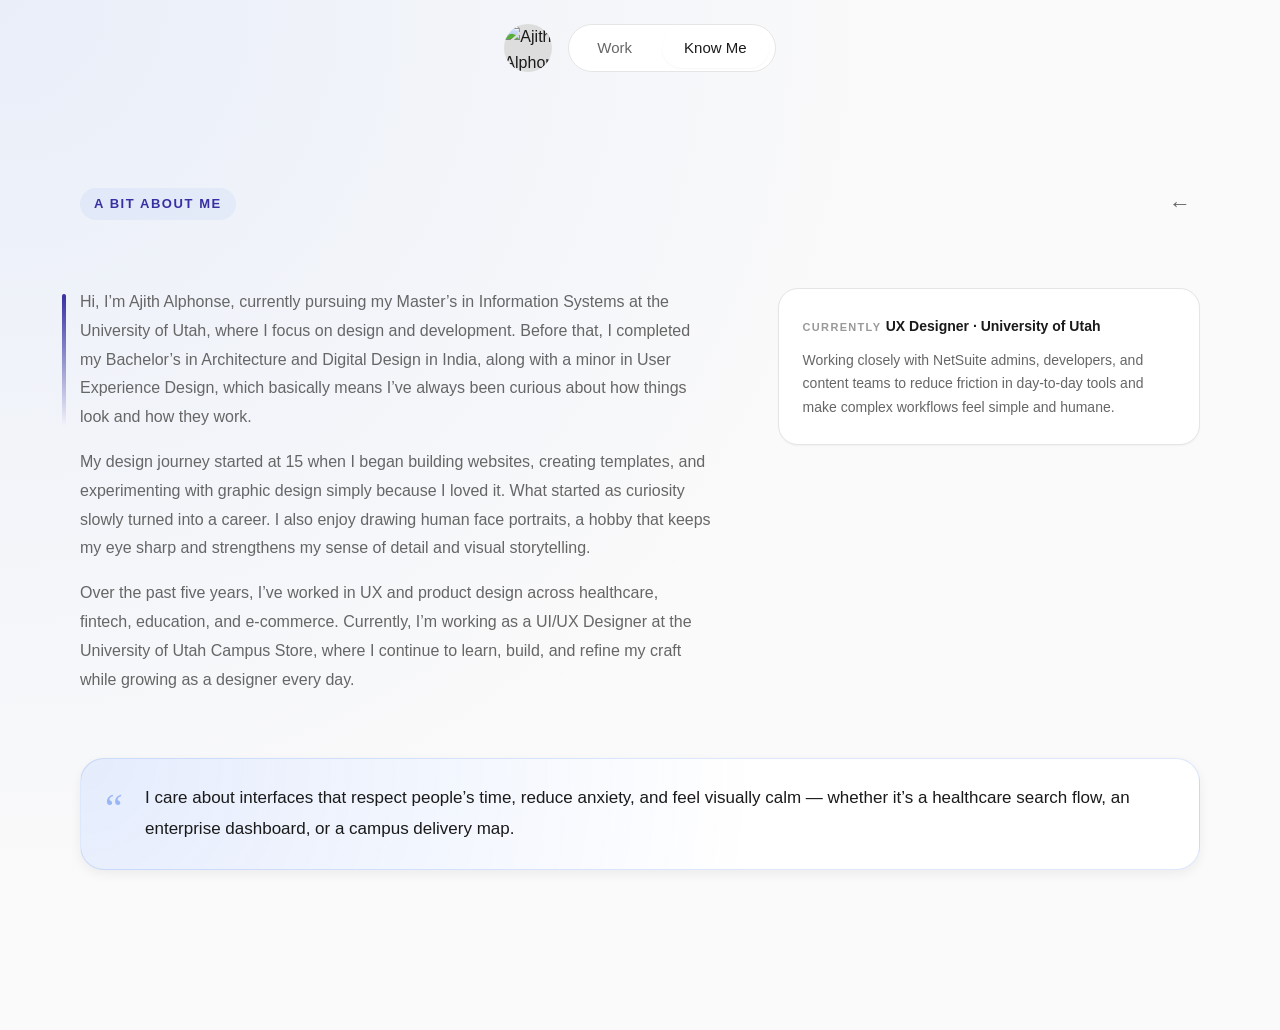
==== know-me.html @ 67639c62 "UI: Know Me quote radius/spacing, tighter mobile top padding; arrow-only back links on projects Made" ====
<!DOCTYPE html>
<html lang="en">
<head>
  <meta charset="UTF-8">
  <meta name="viewport" content="width=device-width, initial-scale=1.0">
  <title>Know Me | Ajith Alphonse</title>
  <link rel="icon" type="image/jpeg" href="assets/profile.jpg">
  <link rel="stylesheet" href="styles.css">
</head>
<body class="about-body">
  <div class="desktop-content">
    <!-- Navigation -->
    <header class="header">
      <nav class="nav">
        <div class="nav-left">
          <a href="index.html">
            <img src="assets/profile.jpg" alt="Ajith Alphonse" class="nav-avatar" onerror="this.style.background='#ddd'">
          </a>
        </div>
        <div class="nav-links">
          <a href="index.html#work" class="nav-link">Work</a>
          <a href="know-me.html" class="nav-link active">Know Me</a>
        </div>
      </nav>
    </header>

    <main class="main about-main">
      <section class="about-story">
        <div class="about-header-row">
          <div class="about-highlight">
            <span class="about-pill">A bit about me</span>
          </div>
          <div class="about-back-link">
            <a href="index.html#work" aria-label="Back to portfolio">←</a>
          </div>
        </div>

        <div class="about-grid">
          <div class="about-text">
            <p class="about-paragraph">
              Hi, I’m Ajith Alphonse, currently pursuing my Master’s in Information Systems at the University of Utah, where I focus on design and development. Before that, I completed my Bachelor’s in Architecture and Digital Design in India, along with a minor in User Experience Design, which basically means I’ve always been curious about how things look and how they work.
            </p>
            <p class="about-paragraph">
              My design journey started at 15 when I began building websites, creating templates, and experimenting with graphic design simply because I loved it. What started as curiosity slowly turned into a career. I also enjoy drawing human face portraits, a hobby that keeps my eye sharp and strengthens my sense of detail and visual storytelling.
            </p>
            <p class="about-paragraph">
              Over the past five years, I’ve worked in UX and product design across healthcare, fintech, education, and e-commerce. Currently, I’m working as a UI/UX Designer at the University of Utah Campus Store, where I continue to learn, build, and refine my craft while growing as a designer every day.
            </p>
          </div>

          <aside class="about-side-card">
            <div class="about-side-header">
              <span class="about-side-label">Currently</span>
              <span class="about-side-value">UX Designer · University of Utah</span>
            </div>
            <div class="about-side-body">
              <p>Working closely with NetSuite admins, developers, and content teams to reduce friction in day-to-day tools and make complex workflows feel simple and humane.</p>
            </div>
          </aside>
        </div>

        <div class="about-quote">
          <span class="about-quote-mark">“</span>
          <p>
            I care about interfaces that respect people’s time, reduce anxiety, and feel visually calm — whether it’s a healthcare search flow, an enterprise dashboard, or a campus delivery map.
          </p>
        </div>
      </section>
    </main>
  </div>
</body>
</html>
---- styles.css ----
/* ===== CSS Variables ===== */
:root {
    --color-bg: #FAFAFA;
    --color-white: #FFFFFF;
    --color-text-primary: #1A1A1A;
    --color-text-secondary: #666666;
    --color-text-muted: #999999;
    --color-accent: #3730A3;
    --color-accent-light: #E0E7FF;
    --color-border: #E5E5E5;
    --color-border-light: #F0F0F0;
    
    --font-display: 'Playfair Display', Georgia, serif;
    --font-body: 'DM Sans', -apple-system, BlinkMacSystemFont, sans-serif;
    
    --spacing-xs: 4px;
    --spacing-sm: 8px;
    --spacing-md: 16px;
    --spacing-lg: 24px;
    --spacing-xl: 40px;
    --spacing-2xl: 64px;
    --spacing-3xl: 96px;
    
    --radius-sm: 6px;
    --radius-md: 12px;
    --radius-lg: 20px;
    --radius-xl: 24px;
    --radius-full: 9999px;
    
    --shadow-sm: 0 1px 2px rgba(0,0,0,0.04);
    --shadow-md: 0 4px 12px rgba(0,0,0,0.06);
    --shadow-lg: 0 8px 30px rgba(0,0,0,0.08);
    
    --transition-fast: 150ms ease;
    --transition-base: 250ms ease;
}

/* ===== Reset & Base ===== */
*, *::before, *::after {
    margin: 0;
    padding: 0;
    box-sizing: border-box;
}

html {
    scroll-behavior: smooth;
    /* Fixed floating nav: anchor jumps (e.g. #work) clear the header */
    scroll-padding-top: 88px;
}

body {
    font-family: var(--font-body);
    font-size: 16px;
    line-height: 1.6;
    color: var(--color-text-primary);
    background-color: var(--color-bg);
    -webkit-font-smoothing: antialiased;
    -moz-osx-font-smoothing: grayscale;
}

a {
    text-decoration: none;
    color: inherit;
}

img {
    max-width: 100%;
    height: auto;
    display: block;
}

button {
    font-family: inherit;
    border: none;
    background: none;
}

/* Custom cursor – default (black) and hover (yellow) */
html, body {
    cursor: url('assets/cursor-default.png') 2 2, auto;
}
a, button, .nav-link, .filter-btn, .project-card, .project-hero-media-link,
.project-hero-link, .back-link, .footer-link, .nav-avatar {
    cursor: url('assets/cursor-active.png') 2 2, pointer;
}

/* ===== Mobile Warning ===== */
.mobile-warning {
    display: none;
    position: fixed;
    inset: 0;
    background: var(--color-white);
    z-index: 9999;
    justify-content: center;
    align-items: center;
    padding: var(--spacing-xl);
}

.mobile-warning-content {
    text-align: center;
    max-width: 320px;
}

.mobile-icon {
    font-size: 48px;
    margin-bottom: var(--spacing-lg);
}

.mobile-warning h2 {
    font-family: var(--font-display);
    font-size: 24px;
    font-weight: 600;
    margin-bottom: var(--spacing-md);
    color: var(--color-text-primary);
}

.mobile-warning p {
    color: var(--color-text-secondary);
    font-size: 15px;
    line-height: 1.7;
}

@media (max-width: 1024px) {
    .mobile-warning {
        display: none;
    }
}

/* ===== Layout ===== */
.desktop-content {
    min-height: 100vh;
    display: flex;
    flex-direction: column;
}

.main {
    flex: 1;
    max-width: 1200px;
    margin: 0 auto;
    padding: 0 var(--spacing-xl);
    width: 100%;
}

/* ===== Header & Navigation ===== */
/* Floating nav only: no full-width bar; overlays the hero */
.header {
    position: fixed;
    top: 0;
    left: 0;
    right: 0;
    background: transparent;
    border-bottom: none;
    backdrop-filter: none;
    -webkit-backdrop-filter: none;
    z-index: 100;
    pointer-events: none;
}

.header .nav,
.header .nav * {
    pointer-events: auto;
}

.nav {
    max-width: none;
    margin: 0 auto;
    padding: var(--spacing-lg) var(--spacing-xl);
    display: flex;
    align-items: center;
    justify-content: center;
    gap: var(--spacing-md);
}

.nav-avatar {
    width: 48px;
    height: 48px;
    border-radius: var(--radius-full);
    object-fit: cover;
}

.nav-links {
    display: flex;
    align-items: center;
    gap: var(--spacing-sm);
    background: var(--color-white);
    padding: 6px;
    border-radius: var(--radius-full);
    border: 1px solid var(--color-border);
    height: 48px;
}

.nav-link {
    padding: var(--spacing-sm) 22px;
    font-size: 15px;
    font-weight: 500;
    color: var(--color-text-secondary);
    border-radius: var(--radius-full);
    transition: var(--transition-fast);
}

.nav-link:hover {
    color: var(--color-text-primary);
    background: var(--color-border-light);
}

.nav-link.active {
    color: var(--color-text-primary);
    background: var(--color-white);
    box-shadow: var(--shadow-sm);
}

/* ===== Hero Section ===== */
.hero {
    position: relative;
    width: 100%;
    max-width: none;
    margin: 0;
    /* Fill viewport reliably (mobile toolbars / fullscreen); portrait pinned to bottom via flex */
    min-height: 100vh;
    min-height: 100svh;
    min-height: 100dvh;
    /* Flush to top: floating nav overlays; no page-level band above video */
    padding: 0;
    padding-bottom: 0;
    display: flex;
    flex-direction: column;
    align-items: stretch;
    overflow: hidden;
    background: var(--color-bg);
}

/* If the hero itself is taken fullscreen via the Fullscreen API */
.hero:fullscreen {
    min-height: 100%;
    height: 100%;
}

.hero-bg-video {
    position: absolute;
    inset: 0;
    width: 100%;
    height: 100%;
    min-width: 100%;
    min-height: 100%;
    object-fit: cover;
    object-position: center;
    z-index: 0;
    pointer-events: none;
}

/* Top-left intro overlay — does not affect portrait layout (absolute; portrait stays centered in .hero-inner) */
.hero-identity {
    position: absolute;
    z-index: 2;
    top: clamp(88px, 11vw, 120px);
    left: 100px;
    /* left: clamp(40px, 4vw, 48px); */
    max-width: min(300px, 36vw);
    padding: clamp(14px, 2vw, 20px) clamp(16px, 2.2vw, 22px);
    text-align: left;
    pointer-events: none;
    max-width: 800px;
    /* background: rgba(255, 255, 255, 0.42);
    backdrop-filter: blur(14px);
    -webkit-backdrop-filter: blur(14px);
    border-radius: var(--radius-lg);
    border: 1px solid rgba(255, 255, 255, 0.55);
    box-shadow: 0 8px 32px rgba(0, 0, 0, 0.05); */
}

.hero-identity-name {
    font-family: var(--font-display);
    font-size: 50px;
    font-weight: 800;
    letter-spacing: -0.02em;
    line-height: 1.15;
    color: var(--color-text-primary);
    margin: 0 0 20px 0px;
}

.hero-identity-line {
    font-family: var(--font-body);
    font-size: clamp(0.8125rem, 1.15vw, 0.9375rem);
    font-weight: 500;
    line-height: 1.45;
    color: var(--color-text-secondary);
    margin: 0 0 0.35rem;
}

.hero-identity-line--muted {
    font-weight: 400;
    color: var(--color-text-muted);
    margin-bottom: 0.75rem;
}

.hero-identity-chip-wrap {
    margin: 0;
}

.hero-identity-chip {
    display: inline-block;
    font-family: var(--font-body);
    font-size: 12px;
    font-weight: 500;
    letter-spacing: 0.02em;
    color: var(--color-text-secondary);
    padding: 6px 12px;
    border-radius: var(--radius-full);
    background: rgba(255, 255, 255, 0.72);
    border: 1px solid rgba(229, 229, 229, 0.9);
    box-shadow: var(--shadow-sm);
}

@media (min-width: 769px) and (max-width: 900px) {
    .hero-identity {
        max-width: min(260px, 42vw);
        top: clamp(80px, 14vw, 108px);
        left: clamp(14px, 3vw, 28px);
        padding: 12px 14px;
    }

    .hero-identity-name {
        font-size: clamp(1.25rem, 4vw, 1.5rem);
        margin-bottom: 0.5rem;
    }
}

@media (min-width: 769px) and (max-width: 900px) {
    .hero-identity {
        max-width: min(220px, calc(48vw - 8px));
        top: 76px;
        left: 12px;
        padding: 10px 12px;
        border-radius: var(--radius-md);
    }

    .hero-identity-line {
        font-size: 0.75rem;
    }

    .hero-identity-chip {
        font-size: 11px;
        padding: 5px 10px;
    }
}

@media (min-width: 769px) and (max-height: 700px) {
    .hero-identity {
        top: clamp(76px, 12vh, 96px);
        padding: 10px 14px;
    }

    .hero-identity-name {
        margin-bottom: 0.4rem;
        font-size: clamp(1.2rem, 3.5vh, 1.45rem);
    }

    .hero-identity-line {
        margin-bottom: 0.2rem;
    }

    .hero-identity-line--muted {
        margin-bottom: 0.5rem;
    }
}

.hero-inner {
    position: relative;
    z-index: 1;
    flex: 1 1 auto;
    min-height: 0;
    align-self: center;
    width: min(100%, 1100px);
    margin-inline: auto;
    padding-inline: clamp(12px, 3vw, 40px);
    display: flex;
    flex-direction: column;
    justify-content: flex-end;
    align-items: center;
}

.hero-layout {
    display: flex;
    justify-content: center;
    align-items: flex-end;
    flex: 0 0 auto;
    width: 100%;
    line-height: 0;
}

.portrait-wrapper {
    position: relative;
    margin: 0;
    width: min(100%, 760px);
    display: block;
    line-height: 0;
    /* Subpixel / baseline gap under images in fullscreen */
    margin-bottom: -2px;
    transform: translateY(1px);
    will-change: transform;
}

.portrait {
    display: block;
    width: 100%;
    height: auto;
    object-fit: contain;
    object-position: center bottom;
    user-select: none;
    -webkit-user-drag: none;
}

.portrait-anime {
    position: relative;
    z-index: 1;
}

.portrait-real {
    position: absolute;
    inset: 0;
    z-index: 2;
}

.portrait-canvas {
    display: none;
    position: absolute;
    inset: 0;
    z-index: 3;
    width: 100%;
    height: 100%;
    pointer-events: auto;
}

.portrait-wrapper.reveal-active .portrait-real {
    visibility: hidden;
}

.portrait-wrapper.reveal-active .portrait-canvas {
    display: block;
}

@media (min-width: 1024px) and (max-width: 1440px) {
    .portrait-wrapper {
        width: min(100%, 800px);
    }
}

@media (max-width: 640px) {
    .hero {
        padding: 0;
        padding-bottom: 0;
        min-height: 100vh;
        min-height: 100svh;
        min-height: 100dvh;
    }

    .hero-inner {
        width: min(100%, 520px);
    }

    .portrait-wrapper {
        width: min(100%, 520px);
    }
}

/*
 * =========================================================================
 * EXPERIMENTAL: persistent video stage + hero fade + per-card viewport reveal
 * -------------------------------------------------------------------------
 * Architecture: JS moves <video> to <body> as a fixed z-index:0 layer.
 * .desktop-content sits above at z-index:1. Hero + projects are transparent
 * so the video shows through. Negative margin on .main overlaps it with
 * the hero tail so cards enter the viewport as the hero foreground fades.
 * -------------------------------------------------------------------------
 * TO DISABLE: Remove class "exp-scroll-hero" from <body> in index.html.
 * =========================================================================
 */

/* Off state: wrappers collapse; no layout side-effects */
body:not(.exp-scroll-hero) .hero-pinned-stage,
body:not(.exp-scroll-hero) .hero-foreground-scroll {
    display: contents;
}
body:not(.exp-scroll-hero) .hero-scroll-tail {
    display: none;
}

/*
 * Persistent video — JS reparents the <video> to <body> and adds .exp-stage-video.
 * z-index 0 on body; .desktop-content above at z-index 1. Never fades.
 */
body > .exp-stage-video {
    position: fixed !important;
    top: 0 !important;
    left: 0 !important;
    right: auto !important;
    bottom: auto !important;
    width: 100vw !important;
    height: 100vh !important;
    height: 100svh !important;
    height: 100dvh !important;
    min-width: 0 !important;
    min-height: 0 !important;
    max-width: none !important;
    object-fit: cover !important;
    object-position: center !important;
    z-index: 0 !important;
    pointer-events: none !important;
    opacity: 1 !important;
}

/* All page content renders above the fixed video */
body.exp-scroll-hero .desktop-content {
    position: relative;
    z-index: 1;
}

/* Hero: transparent so persistent video shows through */
body.exp-scroll-hero .hero {
    overflow: visible;
    min-height: 0;
    background: transparent;
}

/* Sticky foreground: pins to viewport while scrolling through hero + tail */
body.exp-scroll-hero .hero-pinned-stage {
    position: sticky;
    top: 0;
    align-self: stretch;
    width: 100%;
    min-height: 100vh;
    min-height: 100svh;
    min-height: 100dvh;
    display: flex;
    flex-direction: column;
}

body.exp-scroll-hero .hero-foreground-scroll {
    position: relative;
    flex: 1 1 auto;
    min-height: 0;
    width: 100%;
    display: flex;
    flex-direction: column;
    justify-content: flex-end;
    align-items: center;
    will-change: opacity, transform;
}

body.exp-scroll-hero .hero-scroll-tail {
    flex-shrink: 0;
    width: 100%;
    pointer-events: none;
    visibility: hidden;
}

/* Main: overlaps hero tail so cards enter viewport during the hero fade */
body.exp-scroll-hero .main {
    position: relative;
    margin-top: var(--exp-main-overlap, 0px);
    background: transparent;
}

/* Projects: always transparent so video shows through gaps between cards */
body.exp-scroll-hero .projects {
    background: transparent;
    position: relative;
}

/* Filter chips: frosted pill during stage, normal after */
body.exp-scroll-hero:not(.exp-past-hero-stage) .projects-filters {
    margin-top: 0;
    padding: 8px 12px;
    width: max-content;
    max-width: 100%;
    background: rgba(250, 250, 250, 0.5);
    backdrop-filter: blur(12px);
    -webkit-backdrop-filter: blur(12px);
    border-radius: var(--radius-full);
    border: 1px solid rgba(255, 255, 255, 0.65);
}
body.exp-scroll-hero.exp-past-hero-stage .projects-filters {
    margin-top: 30px;
    padding: 0;
    width: auto;
    max-width: none;
    background: transparent;
    backdrop-filter: none;
    -webkit-backdrop-filter: none;
    border: none;
    border-radius: 0;
}

/* Scroll-driven animation target on inner (see script.js) */
body.exp-scroll-hero .project-hero-list > .project-card.project-hero .project-hero-inner {
    will-change: transform, opacity;
}

/* Footer: solid bg above video so page ending is clean */
body.exp-scroll-hero .footer {
    position: relative;
    background: var(--color-bg);
}

/* ===== About / Know Me Page ===== */
.about-body {
    background: radial-gradient(circle at top left, rgba(37, 99, 235, 0.08), transparent 55%), #FAFAFA;
}

.about-main {
    /* Fixed header no longer occupies flow; offset so content clears the floating nav */
    padding-top: calc(88px + var(--spacing-3xl));
    padding-bottom: var(--spacing-3xl);
}

.about-header-row {
    display: flex;
    align-items: center;
    justify-content: space-between;
    gap: var(--spacing-md);
    margin-bottom: var(--spacing-lg);
}

.about-back-link {
    margin-bottom: 0;
}

.about-back-link a {
    display: inline-flex;
    align-items: center;
    justify-content: center;
    min-width: 40px;
    min-height: 40px;
    font-size: 22px;
    line-height: 1;
    color: var(--color-text-secondary);
    text-decoration: none;
}

.about-back-link a:hover {
    color: var(--color-text-primary);
}

.about-hero {
    margin-bottom: var(--spacing-2xl);
}

.about-kicker {
    font-size: 13px;
    font-weight: 600;
    text-transform: uppercase;
    letter-spacing: 0.12em;
    color: var(--color-accent);
    margin-bottom: var(--spacing-sm);
}

.about-title {
    font-family: var(--font-display);
    font-size: clamp(36px, 4vw, 44px);
    line-height: 1.15;
    letter-spacing: -0.02em;
    color: var(--color-text-primary);
}

.about-title em {
    font-style: italic;
    color: var(--color-accent);
}

.about-story {
    display: flex;
    flex-direction: column;
    gap: var(--spacing-xl);
}

.about-highlight {
    display: flex;
    justify-content: flex-start;
}

.about-pill {
    font-size: 13px;
    font-weight: 600;
    text-transform: uppercase;
    letter-spacing: 0.12em;
    color: var(--color-accent);
    background: rgba(37, 99, 235, 0.06);
    padding: 6px 14px;
    border-radius: 999px;
}

.about-grid {
    display: grid;
    grid-template-columns: minmax(0, 3fr) minmax(0, 2fr);
    gap: var(--spacing-2xl);
    align-items: flex-start;
}

.about-text {
    display: flex;
    flex-direction: column;
    gap: var(--spacing-md);
}

.about-paragraph {
    font-size: 16px;
    line-height: 1.8;
    color: var(--color-text-secondary);
}

.about-paragraph:first-child {
    position: relative;
}

.about-paragraph:first-child::before {
    content: "";
    position: absolute;
    left: -18px;
    top: 6px;
    width: 4px;
    height: calc(100% - 12px);
    border-radius: 999px;
    background: linear-gradient(to bottom, var(--color-accent), transparent);
}

.about-side-card {
    background: var(--color-white);
    border: 1px solid var(--color-border);
    border-radius: var(--radius-lg);
    padding: var(--spacing-lg);
    box-shadow: var(--shadow-sm);
}

.about-side-header {
    margin-bottom: var(--spacing-sm);
}

.about-side-label {
    display: inline-block;
    font-size: 11px;
    font-weight: 600;
    text-transform: uppercase;
    letter-spacing: 0.12em;
    color: var(--color-text-muted);
    margin-bottom: 4px;
}

.about-side-value {
    font-size: 14px;
    font-weight: 600;
    color: var(--color-text-primary);
}

.about-side-body p {
    font-size: 14px;
    line-height: 1.7;
    color: var(--color-text-secondary);
}

.about-quote {
    position: relative;
    margin-top: var(--spacing-lg);
    margin-bottom: var(--spacing-2xl);
    padding: var(--spacing-lg) var(--spacing-xl);
    border-radius: var(--radius-xl);
    background: radial-gradient(circle at top left, rgba(37, 99, 235, 0.12), transparent 60%), var(--color-white);
    border: 1px solid rgba(37, 99, 235, 0.15);
    box-shadow: var(--shadow-md);
}

.about-quote-mark {
    position: absolute;
    top: 18px;
    left: 24px;
    font-size: 40px;
    color: rgba(37, 99, 235, 0.4);
    font-family: var(--font-display);
}

.about-quote p {
    margin-left: 24px;
    font-size: 17px;
    line-height: 1.8;
    color: var(--color-text-primary);
}

@media (max-width: 900px) {
    .about-grid {
        grid-template-columns: 1fr;
    }

    .about-quote {
        padding: var(--spacing-lg);
    }
}

/* Know Me page: clear fixed nav on small screens without huge empty band */
@media (max-width: 768px) {
    .about-body .about-main {
        padding-top: calc(env(safe-area-inset-top, 0px) + 72px + var(--spacing-lg));
    }
}

/* ===== Projects Section ===== */
.projects {
    padding-bottom: var(--spacing-3xl);
    position: relative;
}

.projects-filters {
    margin-top: 30px;
    display: flex;
    align-items: center;
    gap: var(--spacing-sm);
    margin-bottom: var(--spacing-xl);
}

.filter-btn {
    padding: var(--spacing-sm) var(--spacing-lg);
    font-size: 14px;
    font-weight: 500;
    color: var(--color-text-muted);
    background: var(--color-white);
    border: 1px solid var(--color-border);
    border-radius: var(--radius-full);
    transition: var(--transition-fast);
}

.filter-btn:hover {
    color: var(--color-text-secondary);
    border-color: var(--color-text-muted);
}

.filter-btn.active {
    color: var(--color-accent);
    border-color: var(--color-accent);
    background: var(--color-accent-light);
}

/* ===== Project Cards / Heroes ===== */
.projects-grid {
    display: flex;
    flex-direction: column;
    gap: var(--spacing-xl);
}

.project-hero-list {
    display: flex;
    flex-direction: column;
    gap: var(--spacing-2xl);
}

.project-card {
    background: var(--color-white);
    border-radius: 20px;
    border: 1px solid var(--color-border);
    box-shadow: var(--shadow-md);
    transition: box-shadow 0.25s ease, transform 0.25s ease, border-color 0.25s ease;
}

.project-card:hover {
    box-shadow: var(--shadow-lg);
    border-color: transparent;
    transform: scale(1.02) translateY(-2px);
    transition: box-shadow 0.25s ease, transform 0.2s ease, border-color 0.25s ease;
}

.project-hero {
    display: flex;
    padding: 32px 32px 32px;
}

.project-hero-inner {
    display: grid;
    grid-template-columns: minmax(0, 2fr) minmax(0, 3fr);
    align-items: center;
    gap: var(--spacing-xl);
    width: 100%;
}

.project-hero-text {
    display: flex;
    flex-direction: column;
    gap: 16px;
}

.project-hero-eyebrow {
    font-size: 14px;
    font-weight: 600;
    letter-spacing: 0.08em;
    text-transform: uppercase;
    color: var(--color-text-muted);
}

.project-hero-title {
    font-family: var(--font-display);
    font-size: 32px;
    font-weight: 500;
    line-height: 1.25;
    letter-spacing: -0.02em;
    color: var(--color-text-primary);
}

.project-hero-desc {
    font-size: 16px;
    line-height: 1.7;
    color: var(--color-text-secondary);
    max-width: 520px;
}

.project-tags {
    display: flex;
    flex-wrap: wrap;
    gap: 8px;
}

.tag {
    display: inline-flex;
    align-items: center;
    padding: 10px 14px;
    background: rgba(255, 255, 255, 0.95);
    border-radius: var(--radius-full);
    font-size: 12px;
    font-weight: 500;
    color: var(--color-text-primary);
    white-space: nowrap;
    border: 1px solid rgba(0, 0, 0, 0.06);
}

/* "Coming soon" announcement tag */
.tag-coming-soon {
    background: #ECFDF3;
    color: #15803D;
    border-color: rgba(22, 163, 74, 0.25);
    text-transform: uppercase;
    letter-spacing: 0.08em;
    font-size: 11px;
    padding: 6px 12px;
}

/* University of Utah Tag */
.tag-university {
    display: inline-flex;
    align-items: center;
    gap: 6px;
    background: rgba(255, 255, 255, 0.98);
    border: 1px solid rgba(204, 0, 0, 0.15);
}

.tag-logo {
    width: 16px !important;
    height: 16px !important;
    max-width: 16px !important;
    max-height: 16px !important;
    min-width: 16px;
    min-height: 16px;
    object-fit: contain;
    flex-shrink: 0;
}

.tag img {
    width: 16px !important;
    height: 16px !important;
    max-width: 16px !important;
    max-height: 16px !important;
    object-fit: contain;
}

.project-title {
    font-family: var(--font-display);
    font-size: 36px;
    font-weight: 500;
    line-height: 1.25;
    color: var(--color-white);
    max-width: 700px;
    margin-bottom: 12px;
}

.project-subtitle {
    font-size: 16px;
    color: rgba(255, 255, 255, 0.75);
    margin-bottom: 28px;
    max-width: 600px;
}

/* Media Preview Box - For Video/GIF/Image */
.project-preview {
    margin-top: auto;
    border-radius: 16px;
    overflow: hidden;
    background: rgba(0, 0, 0, 0.2);
    aspect-ratio: 16/9;
    min-height: 320px;
    position: relative;
    border: 1px solid rgba(255, 255, 255, 0.1);
}

.project-preview img,
.project-preview video {
    width: 100%;
    height: 100%;
    object-fit: cover;
    display: block;
}

.project-preview.no-image {
    display: flex;
    align-items: center;
    justify-content: center;
    background: rgba(255, 255, 255, 0.08);
    color: rgba(255, 255, 255, 0.5);
    font-size: 14px;
    backdrop-filter: blur(8px);
}

.project-preview.no-image::after {
    content: 'Add preview video/GIF (1280×720px)';
    font-weight: 500;
}

Project card color variations
.project-thumbnail.vyn-theme {
    background: linear-gradient(135deg, #0a0a0b 0%, #111113 50%, #18181b 100%);
}

.project-thumbnail.practo-theme {
    background: linear-gradient(135deg, #0D9488 0%, #14B8A6 50%, #2DD4BF 100%);
}

.project-thumbnail.search-theme {
    background: linear-gradient(135deg, #a570ff 0%, #a982fe 50%, #d5c8ff 100%);
}

.project-thumbnail.netsuite-theme {
    background: linear-gradient(135deg, #628cff 0%, #6a8dff 50%, #9ec3ff 100%);
}

.project-thumbnail.codebell-theme {
    background: linear-gradient(135deg, #a4ffe1 0%, #059669 50%, #b8ffeb 100%);
}

/* Codebell card – make gradient live on the outer card so it fills fully */
#project-codebell.project-card {
    background: linear-gradient(135deg, #ffffff 0%, #ffffff 50%, #ffffff 100%);
}

#project-codebell .project-thumbnail.codebell-theme {
    /* Remove inner background so we don't see a white strip */
    /* Remove inner background so we don't see a white strip */
    background: transparent;
    /* Keep spacing/layout consistent with other cards */
    padding: 32px 40px 40px;
    min-height: 520px;
    display: flex;
    flex-direction: column;
}

/* Practo Care AI card – move gradient to outer card to avoid white strip */
#project-practo-care-ai.project-card {
    background: linear-gradient(135deg, #0D9488 0%, #14B8A6 50%, #2DD4BF 100%);
}

#project-practo-care-ai .project-thumbnail.practo-theme {
    background: transparent;
}

.project-thumbnail.campusstore-theme {
    background: linear-gradient(135deg, #ff6767 0%, #ff2323 50%, #ffa7a7 100%);
}

.project-logo-text.practo {
    background: rgba(255, 255, 255, 0.2);
    color: white;
}

/* Override older nth-child background hacks to avoid forcing colors
   so each project uses its explicit theme class instead. */

/* Text logo for projects without image logo */
.project-logo-text {
    font-family: 'Playfair Display', Georgia, serif;
    font-size: 28px;
    font-weight: 600;
    color: var(--color-white);
    letter-spacing: -0.02em;
}

/* ===== Project hero media ===== */
.project-hero-media {
    display: flex;
    justify-content: flex-end;
}

.project-hero-media-link {
    display: block;
    width: 100%;
}

.project-hero-media-frame {
    position: relative;
    border-radius: 24px;
    padding: 4px;
    background: linear-gradient(135deg, #1E3A8A 0%, #1E40AF 50%, #2563EB 100%);
    box-shadow: 0 22px 45px rgba(15, 23, 42, 0.16);
    overflow: hidden;
    aspect-ratio: 16 / 9;
}

.project-hero-media-frame::before {
    content: '';
    position: absolute;
    inset: 0;
    border-radius: inherit;
    background: radial-gradient(circle at 0% 0%, rgba(255,255,255,0.18), transparent 55%);
    pointer-events: none;
}

.project-hero-poster,
.project-hero-video {
    position: relative;
    z-index: 1;
    width: 100%;
    height: 100%;
    border-radius: 20px;
    object-fit: cover;
    display: block;
}

.project-hero-video {
    opacity: 0;
    transition: opacity 0.25s ease;
}

.project-hero-media-frame.is-playing .project-hero-video {
    opacity: 1;
}

/* Campus Store hero – show raw video with no blue overlay */
.project-hero-media--campus {
    background: transparent;
}

.project-hero-media--campus::before {
    display: none;
}

#project-campus-store .project-hero-video {
    opacity: 1;
}

.project-hero-link {
    margin-top: 8px;
    font-size: 14px;
    font-weight: 500;
    color: var(--color-accent);
}

.project-hero-link:hover {
    text-decoration: underline;
}

/* Hero-specific gradients */
.project-hero-media--search {
    background: linear-gradient(135deg, #37ff73 0%, #007d2c 40%, #009947 100%);
}

.project-hero-media--netsuite {
    background: linear-gradient(135deg, #628cff 0%, #6a8dff 40%, #9ec3ff 100%);
}

.project-hero-media--codebell {
    background: linear-gradient(135deg, #10B981 0%, #059669 45%, #22c55e 100%);
}

.project-hero-media--vyn {
    background: linear-gradient(135deg, #0a0a0b 0%, #111113 40%, #18181b 100%);
}

.project-hero-media--practo-ai {
    background: linear-gradient(135deg, #0D9488 0%, #14B8A6 40%, #2DD4BF 100%);
}

.project-hero-media--campus {
    background: linear-gradient(135deg, #1E3A5F 0%, #2563EB 40%, #3B82F6 100%);
}

@media (max-width: 1024px) {
    .project-hero-inner {
        grid-template-columns: 1.1fr 1.4fr;
    }
}

@media (max-width: 900px) {
    .project-hero {
        padding: 24px 20px;
    }

    .project-hero-inner {
        grid-template-columns: 1fr;
    }

    .project-hero-media {
        justify-content: flex-start;
    }
}

@media (max-width: 640px) {
    .project-hero-title {
        font-size: 26px;
    }

    .project-hero-desc {
        font-size: 15px;
    }
}

/* ===== Footer ===== */
.footer {
    border-top: 1px solid var(--color-border);
    padding: var(--spacing-xl) 0;
    margin-top: auto;
}

.footer-content {
    max-width: 1200px;
    margin: 0 auto;
    padding: 0 var(--spacing-xl);
    display: flex;
    justify-content: space-between;
    align-items: center;
}

.footer-content p {
    font-size: 14px;
    color: var(--color-text-secondary);
}

.footer-links {
    display: flex;
    gap: var(--spacing-lg);
}

.footer-link {
    font-size: 14px;
    color: var(--color-text-secondary);
    transition: var(--transition-fast);
}

.footer-link:hover {
    color: var(--color-text-primary);
}

/* ===== Mobile / Responsive ===== */

/* Disable custom cursors on touch devices */
@media (hover: none), (pointer: coarse) {
    html, body,
    a, button, .nav-link, .filter-btn, .project-card, .project-hero-media-link,
    .project-hero-link, .back-link, .footer-link, .nav-avatar {
        cursor: auto !important;
    }
}

/* Disable card hover scale on touch — prevents sticky :hover on mobile */
@media (hover: none) {
    .project-card:hover {
        box-shadow: var(--shadow-md);
        border-color: var(--color-border);
        transform: none;
    }
}

/* ---- Tablet & below (≤1024px) ---- */
@media (max-width: 1024px) {
    .main {
        padding: 0 var(--spacing-lg);
    }
}

/* ---- Mobile (≤768px) ---- */
@media (max-width: 768px) {
    /* Nav: compact */
    .nav {
        padding: var(--spacing-md) var(--spacing-md);
        gap: var(--spacing-sm);
    }

    .nav-avatar {
        width: 36px;
        height: 36px;
    }

    .nav-links {
        height: 40px;
        padding: 4px;
    }

    .nav-link {
        padding: 6px 14px;
        font-size: 13px;
    }

    html {
        scroll-padding-top: 64px;
    }

    /* Hero: tighter, centered identity, smaller portrait */
    .hero {
        min-height: 85vh;
        min-height: 85svh;
        min-height: 85dvh;
    }

    .hero-identity {
        position: relative;
        top: auto;
        left: auto;
        max-width: none;
        width: 100%;
        padding: 80px var(--spacing-lg) var(--spacing-md);
        text-align: center;
    }

    .hero-identity-name {
        font-size: clamp(1.75rem, 7vw, 2.25rem);
        margin-bottom: 0.5rem;
    }

    .hero-identity-line {
        font-size: 0.8125rem;
    }

    .hero-identity-chip {
        font-size: 11px;
        padding: 5px 10px;
    }

    .hero-inner {
        width: 100%;
        padding-inline: var(--spacing-md);
    }

    .portrait-wrapper {
        width: min(100%, 400px);
    }

    /* Main */
    .main {
        padding: 0 var(--spacing-md);
    }

    /* Projects */
    .projects-filters {
        margin-top: var(--spacing-lg);
        gap: 6px;
        margin-bottom: var(--spacing-lg);
        flex-wrap: wrap;
    }

    .filter-btn {
        padding: 6px var(--spacing-md);
        font-size: 13px;
    }

    .project-hero-list {
        gap: var(--spacing-lg);
    }

    .project-hero {
        padding: var(--spacing-lg);
    }

    .project-hero-title {
        font-size: 22px;
    }

    .project-hero-desc {
        font-size: 14px;
        line-height: 1.6;
    }

    .project-hero-eyebrow {
        font-size: 12px;
    }

    .project-hero-text {
        gap: 12px;
    }

    /*
     * Whole-card reveal: JS sets body.home-mobile-reveal + IO toggles .mobile-hero-in-view
     * on .project-hero-inner so text + thumbnail move as one unit (no split merge).
     */
    body.home-mobile-reveal .project-hero-list > .project-card.project-hero .project-hero-inner {
        opacity: 0;
        transform: translate3d(0, 14px, 0);
        transition: opacity 0.42s ease, transform 0.42s ease;
    }

    body.home-mobile-reveal .project-hero-list > .project-card.project-hero .project-hero-inner.mobile-hero-in-view {
        opacity: 1;
        transform: translate3d(0, 0, 0);
    }

    .project-tags {
        gap: 6px;
    }

    .tag {
        padding: 6px 10px;
        font-size: 11px;
    }

    .project-hero-media-frame {
        border-radius: 16px;
    }

    .project-hero-poster,
    .project-hero-video {
        border-radius: 13px;
    }

    /* Footer */
    .footer {
        padding: var(--spacing-lg) 0;
    }

    .footer-content {
        flex-direction: column;
        gap: var(--spacing-md);
        text-align: center;
        padding: 0 var(--spacing-lg);
    }

    .footer-links {
        justify-content: center;
    }
}

/* ---- Small mobile (≤480px) ---- */
@media (max-width: 480px) {
    .hero {
        min-height: 80vh;
        min-height: 80svh;
        min-height: 80dvh;
    }

    .hero-identity {
        padding: 68px var(--spacing-md) var(--spacing-sm);
    }

    .hero-identity-name {
        font-size: clamp(1.5rem, 6.5vw, 1.875rem);
    }

    .portrait-wrapper {
        width: min(100%, 300px);
    }

    .project-hero {
        padding: var(--spacing-md);
    }

    .project-card {
        border-radius: 14px;
    }

    .project-hero-title {
        font-size: 20px;
    }

    .project-hero-media-frame {
        border-radius: 12px;
    }

    .project-hero-poster,
    .project-hero-video {
        border-radius: 9px;
    }
}

/* Disable experimental scroll effects on mobile */
@media (max-width: 768px) {
    body.exp-scroll-hero .hero {
        overflow: hidden;
        min-height: 85vh;
        min-height: 85svh;
        min-height: 85dvh;
        background: var(--color-bg);
    }

    body.exp-scroll-hero .hero-pinned-stage {
        position: relative;
        min-height: auto;
    }

    body.exp-scroll-hero .hero-foreground-scroll {
        will-change: auto;
    }

    body.exp-scroll-hero .hero-scroll-tail {
        display: none;
    }

    body.exp-scroll-hero .main {
        margin-top: 0;
        background: var(--color-bg);
    }

    body.exp-scroll-hero .projects {
        background: var(--color-bg);
    }

    body.exp-scroll-hero .projects-filters {
        margin-top: var(--spacing-lg);
        padding: 0;
        width: auto;
        max-width: none;
        background: transparent;
        backdrop-filter: none;
        -webkit-backdrop-filter: none;
        border: none;
        border-radius: 0;
    }

    body > .exp-stage-video {
        display: none !important;
    }

    body.exp-scroll-hero .desktop-content {
        position: static;
        z-index: auto;
    }

    body.exp-scroll-hero .footer {
        background: var(--color-bg);
    }
}

/* ===== Utility Classes ===== */
.hidden {
    display: none !important;
}

/* ===== Scrollbar Styling ===== */
::-webkit-scrollbar {
    width: 8px;
    height: 8px;
}

::-webkit-scrollbar-track {
    background: var(--color-bg);
}

::-webkit-scrollbar-thumb {
    background: var(--color-border);
    border-radius: var(--radius-full);
}

::-webkit-scrollbar-thumb:hover {
    background: var(--color-text-muted);
}
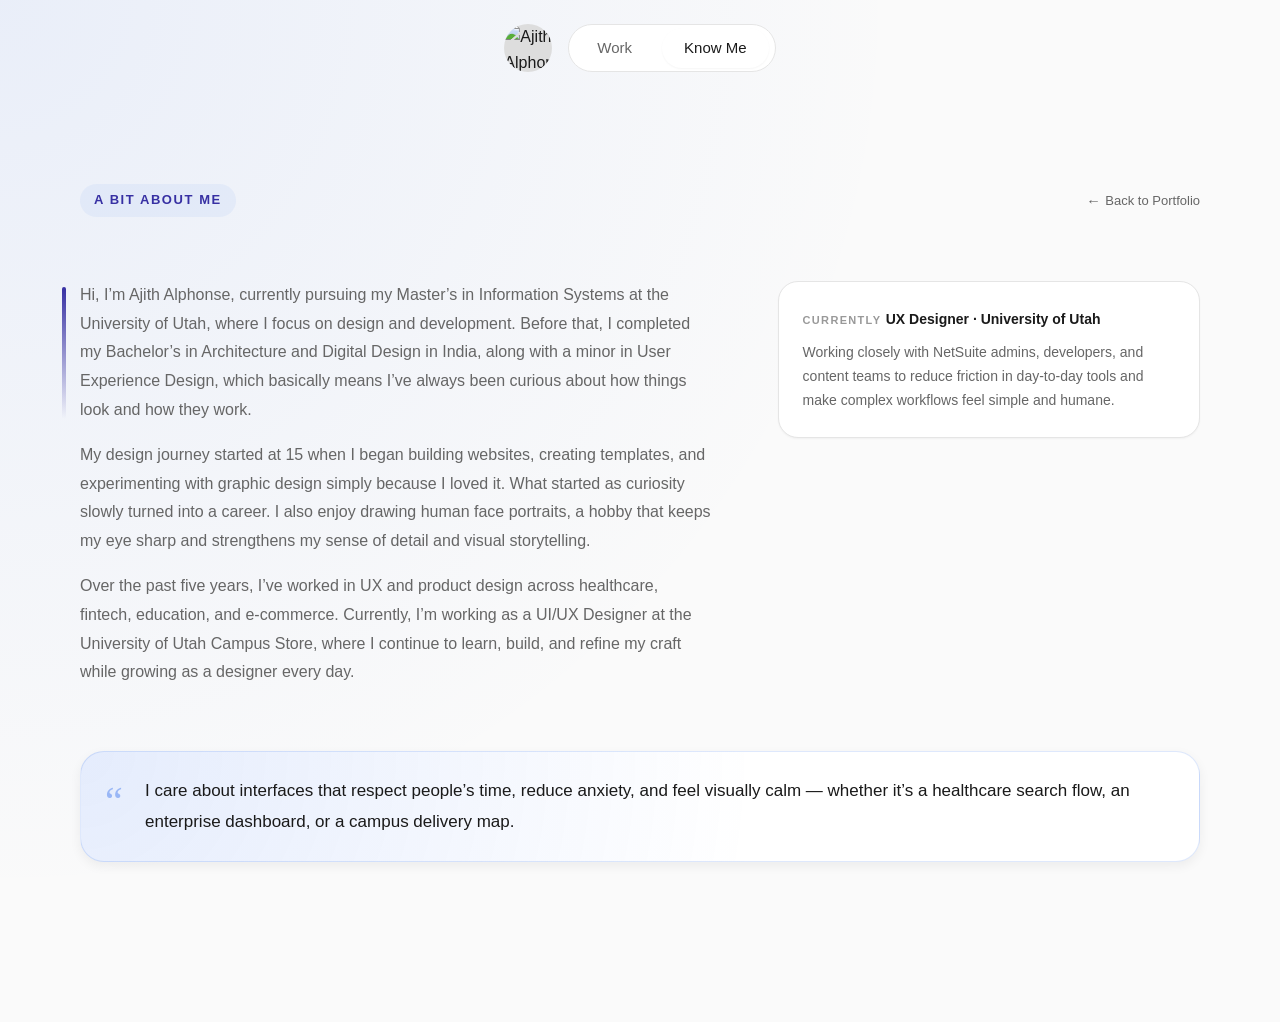
==== commit 03192024: "Back link: full label on desktop, arrow-only on mobile (≤768px) Made-with: Cursor" ====
--- a/know-me.html
+++ b/know-me.html
@@ -31,7 +31,7 @@
             <span class="about-pill">A bit about me</span>
           </div>
           <div class="about-back-link">
-            <a href="index.html#work" aria-label="Back to portfolio">←</a>
+            <a href="index.html#work" aria-label="Back to portfolio"><span class="about-back-link__arrow" aria-hidden="true">←</span><span class="about-back-link__text">Back to Portfolio</span></a>
           </div>
         </div>
 
--- a/styles.css
+++ b/styles.css
@@ -628,13 +628,38 @@
 .about-back-link a {
     display: inline-flex;
     align-items: center;
-    justify-content: center;
-    min-width: 40px;
-    min-height: 40px;
-    font-size: 22px;
-    line-height: 1;
+    gap: 0.35em;
+    font-size: 13px;
+    line-height: 1.25;
     color: var(--color-text-secondary);
     text-decoration: none;
+}
+
+.about-back-link__arrow {
+    font-size: 1.12em;
+    line-height: 1;
+}
+
+.about-back-link__text {
+    white-space: nowrap;
+}
+
+@media (max-width: 768px) {
+    .about-back-link a {
+        min-width: 40px;
+        min-height: 40px;
+        justify-content: center;
+        font-size: 22px;
+        gap: 0;
+    }
+
+    .about-back-link__text {
+        display: none;
+    }
+
+    .about-back-link__arrow {
+        font-size: 1em;
+    }
 }
 
 .about-back-link a:hover {
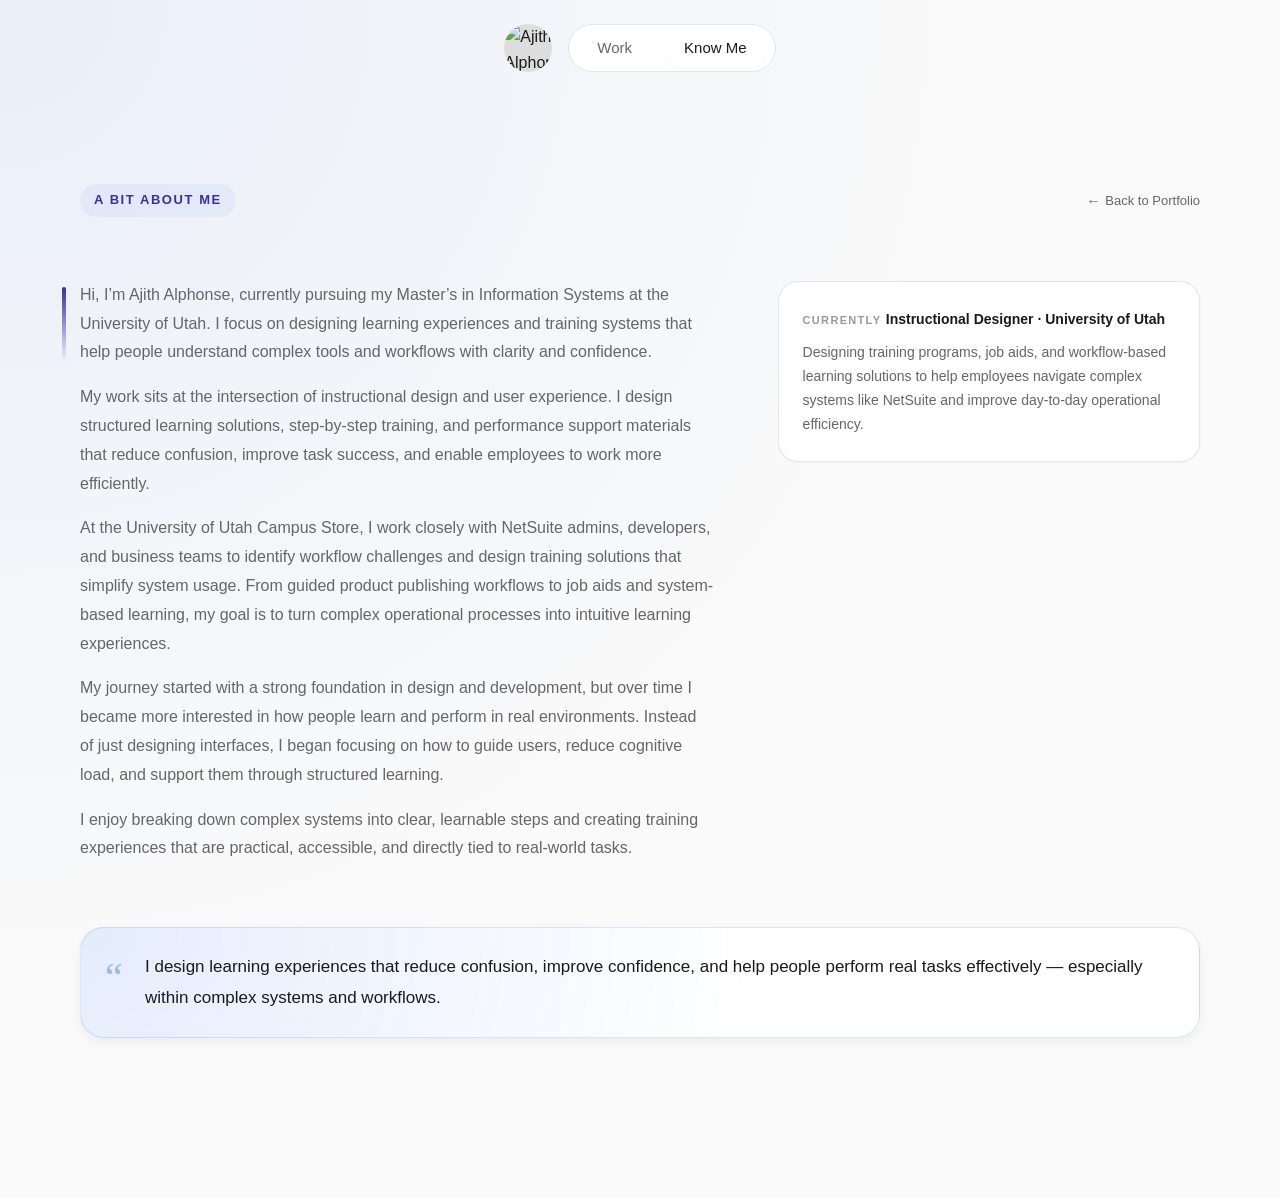
==== commit 00bf9b4f: "Portfolio sync: instructional design updates, NetSuite case study, assets Made-with: Cursor" ====
--- a/know-me.html
+++ b/know-me.html
@@ -38,23 +38,29 @@
         <div class="about-grid">
           <div class="about-text">
             <p class="about-paragraph">
-              Hi, I’m Ajith Alphonse, currently pursuing my Master’s in Information Systems at the University of Utah, where I focus on design and development. Before that, I completed my Bachelor’s in Architecture and Digital Design in India, along with a minor in User Experience Design, which basically means I’ve always been curious about how things look and how they work.
+              Hi, I’m Ajith Alphonse, currently pursuing my Master’s in Information Systems at the University of Utah. I focus on designing learning experiences and training systems that help people understand complex tools and workflows with clarity and confidence.
             </p>
             <p class="about-paragraph">
-              My design journey started at 15 when I began building websites, creating templates, and experimenting with graphic design simply because I loved it. What started as curiosity slowly turned into a career. I also enjoy drawing human face portraits, a hobby that keeps my eye sharp and strengthens my sense of detail and visual storytelling.
+              My work sits at the intersection of instructional design and user experience. I design structured learning solutions, step-by-step training, and performance support materials that reduce confusion, improve task success, and enable employees to work more efficiently.
             </p>
             <p class="about-paragraph">
-              Over the past five years, I’ve worked in UX and product design across healthcare, fintech, education, and e-commerce. Currently, I’m working as a UI/UX Designer at the University of Utah Campus Store, where I continue to learn, build, and refine my craft while growing as a designer every day.
+              At the University of Utah Campus Store, I work closely with NetSuite admins, developers, and business teams to identify workflow challenges and design training solutions that simplify system usage. From guided product publishing workflows to job aids and system-based learning, my goal is to turn complex operational processes into intuitive learning experiences.
+            </p>
+            <p class="about-paragraph">
+              My journey started with a strong foundation in design and development, but over time I became more interested in how people learn and perform in real environments. Instead of just designing interfaces, I began focusing on how to guide users, reduce cognitive load, and support them through structured learning.
+            </p>
+            <p class="about-paragraph">
+              I enjoy breaking down complex systems into clear, learnable steps and creating training experiences that are practical, accessible, and directly tied to real-world tasks.
             </p>
           </div>
 
           <aside class="about-side-card">
             <div class="about-side-header">
-              <span class="about-side-label">Currently</span>
-              <span class="about-side-value">UX Designer · University of Utah</span>
+              <span class="about-side-label">CURRENTLY</span>
+              <span class="about-side-value">Instructional Designer · University of Utah</span>
             </div>
             <div class="about-side-body">
-              <p>Working closely with NetSuite admins, developers, and content teams to reduce friction in day-to-day tools and make complex workflows feel simple and humane.</p>
+              <p>Designing training programs, job aids, and workflow-based learning solutions to help employees navigate complex systems like NetSuite and improve day-to-day operational efficiency.</p>
             </div>
           </aside>
         </div>
@@ -62,7 +68,7 @@
         <div class="about-quote">
           <span class="about-quote-mark">“</span>
           <p>
-            I care about interfaces that respect people’s time, reduce anxiety, and feel visually calm — whether it’s a healthcare search flow, an enterprise dashboard, or a campus delivery map.
+            I design learning experiences that reduce confusion, improve confidence, and help people perform real tasks effectively — especially within complex systems and workflows.
           </p>
         </div>
       </section>
--- a/styles.css
+++ b/styles.css
@@ -287,6 +287,16 @@
     margin: 0 0 0.35rem;
 }
 
+.hero-identity-line--support {
+    font-size: clamp(0.75rem, 1.05vw, 0.8125rem);
+    font-weight: 400;
+    line-height: 1.55;
+    color: var(--color-text-secondary);
+    opacity: 0.88;
+    margin-top: 0.15rem;
+    margin-bottom: 0.45rem;
+}
+
 .hero-identity-line--muted {
     font-weight: 400;
     color: var(--color-text-muted);
@@ -336,6 +346,10 @@
 
     .hero-identity-line {
         font-size: 0.75rem;
+    }
+
+    .hero-identity-line--support {
+        font-size: 0.6875rem;
     }
 
     .hero-identity-chip {
@@ -1052,10 +1066,6 @@
     background: linear-gradient(135deg, #0D9488 0%, #14B8A6 50%, #2DD4BF 100%);
 }
 
-.project-thumbnail.search-theme {
-    background: linear-gradient(135deg, #a570ff 0%, #a982fe 50%, #d5c8ff 100%);
-}
-
 .project-thumbnail.netsuite-theme {
     background: linear-gradient(135deg, #628cff 0%, #6a8dff 50%, #9ec3ff 100%);
 }
@@ -1185,10 +1195,6 @@
 }
 
 /* Hero-specific gradients */
-.project-hero-media--search {
-    background: linear-gradient(135deg, #37ff73 0%, #007d2c 40%, #009947 100%);
-}
-
 .project-hero-media--netsuite {
     background: linear-gradient(135deg, #628cff 0%, #6a8dff 40%, #9ec3ff 100%);
 }
@@ -1353,6 +1359,10 @@
 
     .hero-identity-line {
         font-size: 0.8125rem;
+    }
+
+    .hero-identity-line--support {
+        font-size: 0.75rem;
     }
 
     .hero-identity-chip {
